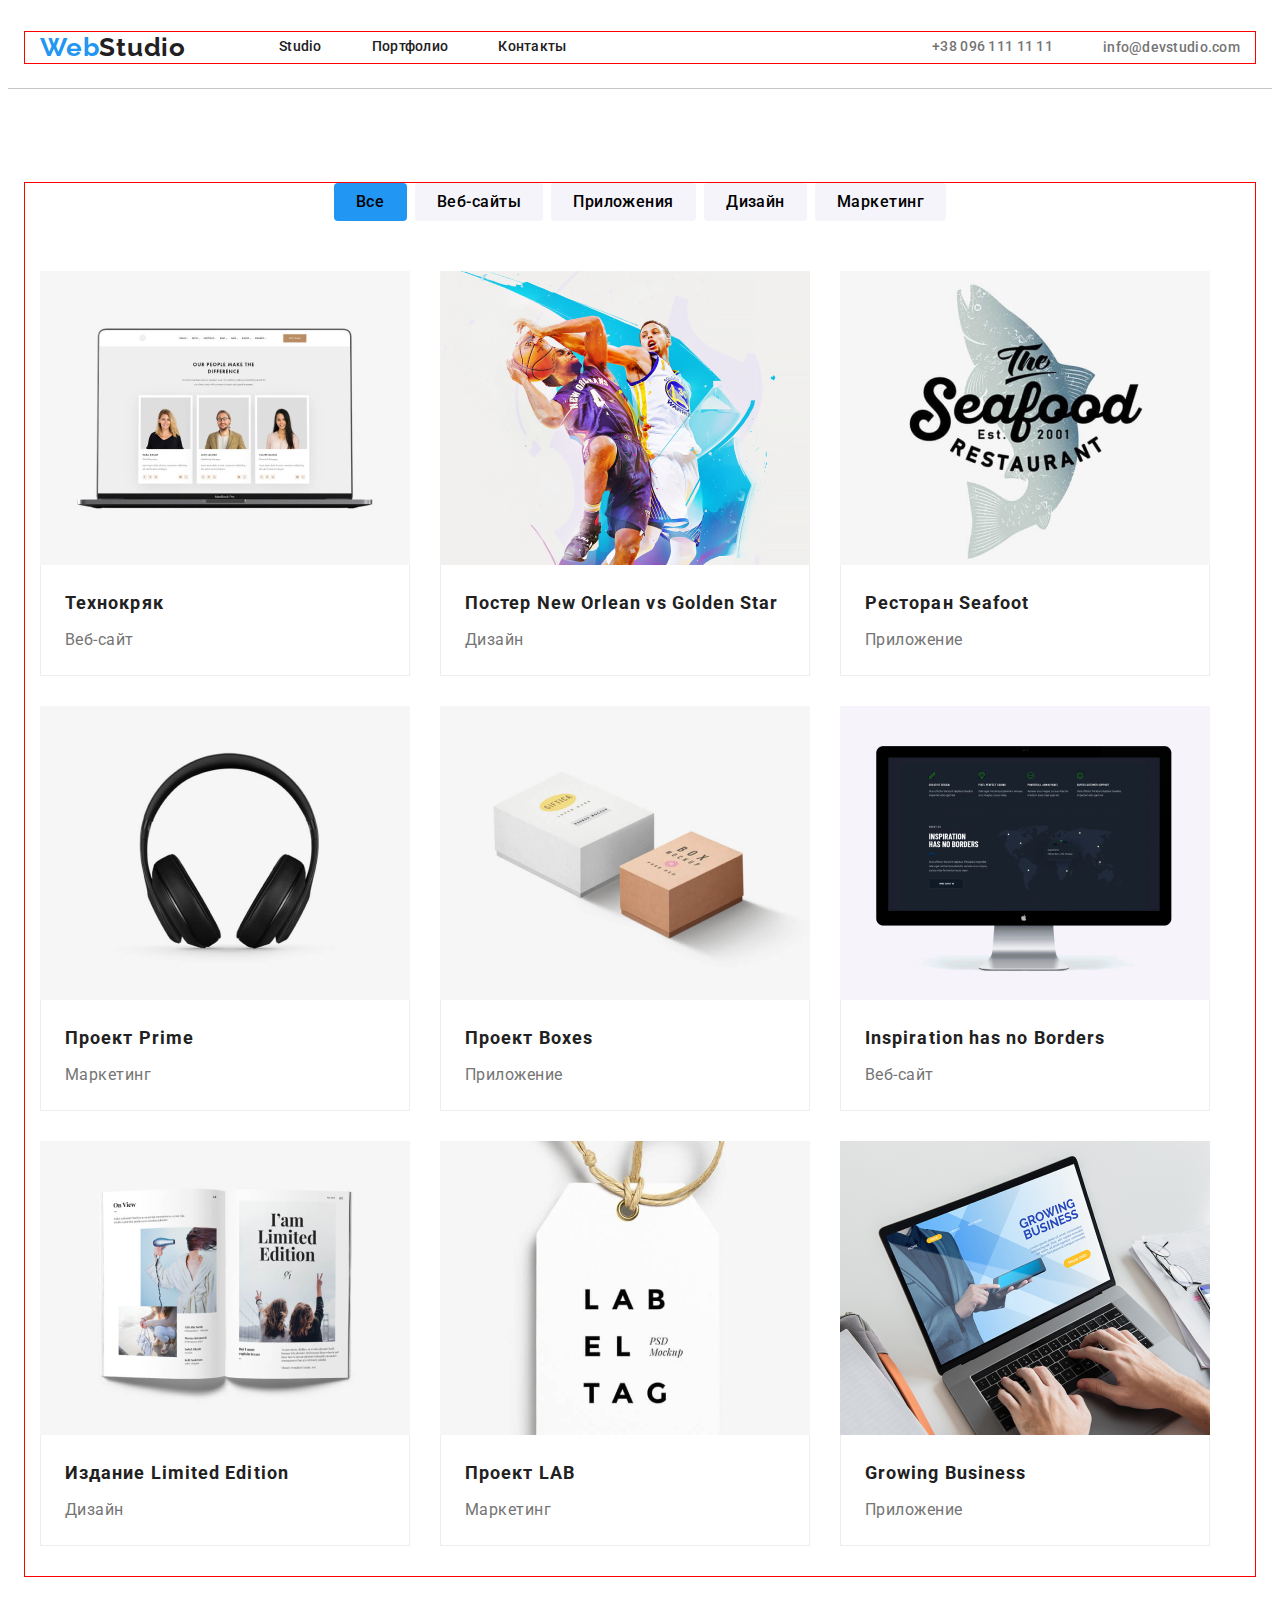
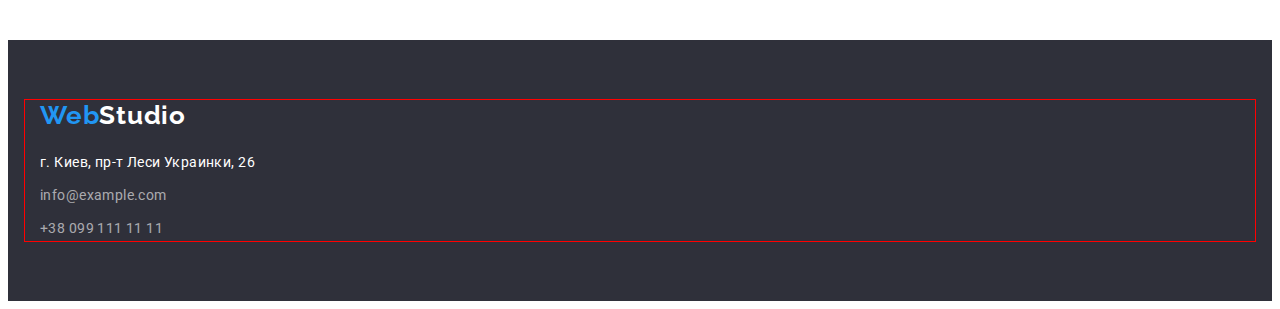
==== portfolio.html @ b89e728d "questions for hw 04" ====
<!DOCTYPE html>
<html lang="ru">
<head>
    <meta charset="UTF-8">
    <meta http-equiv="X-UA-Compatible" content="IE=edge">
    <meta name="viewport" content="width=device-width, initial-scale=1.0">
    <link rel="preconnect" href="https://fonts.googleapis.com">
    <link rel="preconnect" href="https://fonts.gstatic.com" />
    <link href="https://fonts.googleapis.com/css2?family=Raleway:wght@700&family=Roboto:wght@400;500;700;900&display=swap"
          rel="stylesheet" />
    <title>WebStudio</title>
    <link rel="stylesheet" href="https://cdnjs.cloudflare.com/ajax/libs/modern-normalize/1.1.0/modern-normalize.min.css"
        integrity="sha512-wpPYUAdjBVSE4KJnH1VR1HeZfpl1ub8YT/NKx4PuQ5NmX2tKuGu6U/JRp5y+Y8XG2tV+wKQpNHVUX03MfMFn9Q=="
        crossorigin="anonymous" referrerpolicy="no-referrer" />
    <link rel="stylesheet" href="./css/styles.css" />
</head>
<body>
    <!--Шапка сайта-->
<header class="header">
    <div class="container">
        <a class="header-logo link" href="/">
            <span class="ingredient">Web</span>Studio</a>
    <nav class="header-nav">
        <ul class="header-list list">
            <li class="header-item"><a href="index.html" class="header-link link" target="_blank">Studio</a></li>
            <li class="header-item"><a href="portfolio.html" class="header-link link" target="_blank">Портфолио</a></li>
            <li class="header-item"><a href="/" class="header-link link" target="_blank">Контакты</a></li>
        </ul>
    </nav>
    <ul class="header-list list link">
        <li class="header-item"><a class="header-tel link" href="tel:+380961111111">+38 096 111 11 11</a></li>
        <li class="header-item"><a class="header-mail link" href="mailto:info@devstudio.com">info@devstudio.com</a></li>
    </ul>
    </div>
</header>
    <!--Main-->
    <main>
    <!--Наши проекты и услуги-->
        <section class="projects ">
            <div class="container">
            <h2 class="visually-hidden">Наши проекты и услуги</h2>
                <ul class="projects-btn-list list">
                    <li class="projects-item-btn"> <button type="button" class="projects-btn-all" onclick()">Все</button></li>
                    <li class="projects-item-btn"> <button type="button" class="projects-btn-web" onclick()">Веб-сайты</button></li>
                    <li class="projects-item-btn"> <button type="button" class="projects-btn-applications" onclick()">Приложения</button></li>
                    <li class="projects-item-btn"> <button type="button" class="projects-btn-design" onclick()">Дизайн</button></li>
                    <li class="projects-item-btn"> <button type="button" class="projects-btn-marketing" onclick()">Маркетинг</button></li>
                </ul>
                <ul class="projects-gallery-list list">
                    <li class="projects-item-gallery">
                        <img src="./images/img 21.png" alt="Технокоманда" width="370" height="294" />
                        <div class="projects-item-gallery-typical">
                        <h3 class="projects-item-gallery-title">Технокряк</h3>
                        <p class="projects-gallery-text">Веб-сайт</p>
                        </div>
                    </li>                    
                    <li class="projects-item-gallery">
                        <img src="./images/img 22.png" alt="Постер" width="370" height="294" />
                        <div class="projects-item-gallery-typical">
                        <h3 class="projects-item-gallery-title">Постер New Orlean vs Golden Star</h3>
                        <p class="projects-gallery-text">Дизайн</p>
                        </div>
                    </li>
                    <li class="projects-item-gallery"> 
                        <img src="./images/img 23.png" alt="Визитная карточка ресторана Seafoot" width="370" height="294" />
                        <div class="projects-item-gallery-typical">
                        <h3 class="projects-item-gallery-title"> Ресторан Seafoot</h3>
                        <p class="projects-gallery-text">Приложение</p>
                        </div>
                    </li>
                    <li class="projects-item-gallery"> 
                        <img src="./images/img 24.png" alt="Наушники" width="370" height="294" />
                        <div class="projects-item-gallery-typical">
                        <h3 class="projects-item-gallery-title">Проект Prime</h3>
                        <p class="projects-gallery-text">Маркетинг</p>
                        </div>
                    </li>
                    <li class="projects-item-gallery"> 
                        <img src="./images/img 25.png" alt="Коробочные решения" width="370" height="294" />
                        <div class="projects-item-gallery-typical">
                        <h3 class="projects-item-gallery-title">Проект Boxes</h3>
                        <p class="projects-gallery-text">Приложение</p>
                        </div>
                    </li>
                    <li class="projects-item-gallery"> 
                        <img src="./images/img 26.png" alt="Борд на экране монитора" width="370" height="294" />
                        <div class="projects-item-gallery-typical">
                        <h3 class="projects-item-gallery-title">Inspiration has no Borders</h3>
                        <p class="projects-gallery-text">Веб-сайт</p>
                        </div>
                    </li>
                    <li class="projects-item-gallery"> 
                        <img src="./images/img 27.png" alt="Буклет" width="370" height="294" />
                        <div class="projects-item-gallery-typical">
                        <h3 class="projects-item-gallery-title">Издание Limited Edition</h3>
                        <p class="projects-gallery-text">Дизайн</p>
                        </div>
                    </li>
                    <li class="projects-item-gallery"> 
                        <img src="./images/img 28.png" alt="Атрибут с Лого" width="370" height="294" />
                        <div class="projects-item-gallery-typical">
                        <h3 class="projects-item-gallery-title">Проект LAB</h3>
                        <p class="projects-gallery-text">Маркетинг</p>
                        </div>
                    </li>
                    <li class="projects-item-gallery"> 
                        <img src="./images/img 29.png" alt="Демоверсия на экране" width="370" height="294" />
                        <div class="projects-item-gallery-typical">
                        <h3 class="projects-item-gallery-title">Growing Business</h3>
                        <p class="projects-gallery-text">Приложение</p>
                        </div>
                    </li>
                </ul>
            </div>
           </section>
    </main>
    <!--Footer-->
    <footer class="footer">
        <div class="container">
        <a class="footer-logo link" href="/">
        <span class="ingredient">Web</span>Studio</a>
        <address class="footer-address list link">
            <ul class="footer-list list link">
                <li class="footer-item"><a class="footer-map-link link" href="https://goo.gl/maps/CuazaA1xNUoPJADu5"
                    target="_blank">г. Киев, пр-т Леси Украинки, 26</a></li>
                <li class="footer-item"><a class="footer-mail-link link" href="mailto:info@example.com">info@example.com</a>
                </li>
                <li class="footer-item"><a class="footer-tel-link link" href="tel:+380991111111">+38 099 111 11 11</a></li>
            </ul>
        </address>
        </div>
    </footer>
</body>
</html>
---- css/styles.css ----
:root{
--main-text: #757575;
--second-text:#212121;
--main-btn-background: #2196F3;
--second-btn-background: #F5F4FA;
--main-title-color: #FFFFFF;
--second-title-color: #212121;
--accent-color:#2196F3;
--typical-margin:10px;
--second-margin:4px;
--ofen-margin:30px;
}

p, h1, h2, h3, h4, h5, h6{
    margin: 0;
}

ul,ol{
    margin: 0;
    padding-left: 0;
}

button{
    cursor: pointer;
    display: block;
}

a{
    display: block;
}

img{
    display: block;
}

body{
    background: #FFFFFF;
    font-family: "Roboto", sans-serif;
}
/*------------HEDER-----------------*/
.container{
    width:1200px;
    margin: 0 auto;
    padding-left: 15px;
    padding-right: 15px;
    outline: 1px solid red;
}

.header{
    background: #FFFFFF;
    padding-top: 24px;
    padding-bottom: 25px;
    border-bottom: 1px solid #c5c5c5;;
}

.header .container{
    display: flex;
    align-items: center;
}

.header-logo{
    font-family: "Raleway", sans-serif;
    font-weight: 700;
    font-size: 26px;
    line-height: 1.19;
    letter-spacing: 0.03em;
    color: #212121;
}

.header-logo{
    margin-right: 93px;
}

.ingredient{
    font-family: "Raleway", sans-serif;
    font-weight: 700;
    font-size: 26px;
    line-height: 1.19;
    letter-spacing: 0.03em;
    color: #2196F3;
}

.header-list{
    font-weight: 500;
    font-size: 14px;
    line-height: 1.14;
    letter-spacing: 0.02em;
    color: #212121;
    display: flex;
    margin-left: auto;
}

.list{
    list-style: none;
}

.visually-hidden {
    position: fixed;
    transform: scale(0);
}

.header-link{
    font-weight: 500;
    font-size: 14px;
    line-height: 1.14;
    letter-spacing: 0.02em;
    color: #212121;
}

.header-link:hover,
.header-link:focus {
    color: var(--accent-color);
}

.link{
    text-decoration: none;
}

.header-item:not(:last-child){
    margin-right: 50px;
}

.header-tel{
    font-weight: 500;
    font-size: 14px;
    line-height: 1.14;
    letter-spacing: 0.02em;
    color: #757575;
}

.header-tel .link-icon-tel::before {
    display: flex;
    content: '';
    width: 1px;
    height: 0.93px;
    align-items: center;
    box-sizing: border-box;
    background-image: url(../images/icons/Vector.svg);
}

.header-mail{
    font-weight: 500;
    font-size: 14px;
    line-height: 16px;
    letter-spacing: 0.02em;
    color: #757575;
}

.header-mail .link-icon-mail::before {
    display: flex;
    content: '';
    width: 16px;
    height: 12px;
    align-items: center;
    box-sizing: border-box;
    background-image: url(../images/icons/envelope\ \(hover\).svg);
}

.header-tel:hover,
.header-tel:focus,
.header-mail:hover,
.header-mail:focus {
    color: #2196F3;
}
/*------------Hero------------------*/
.overlay {
    max-width: 1600px;
    height: 600px;
    margin-left: auto;
    margin-right: auto;
    outline: 1px solid black;
    background-image: linear-gradient(
        to right,
        rgba(47, 48, 58, 0.4),
        rgba(47, 48, 58, 0.4)
    ),
    url(../images/Img.jpg);
    background-repeat: no-repeat;
    background-position: center;
    background-size: cover;
}

.hero {
    background: #2F303A;
    padding-top: 200px;
    padding-bottom: 200px;
}

.hero-title{
    font-weight: 900;
    font-size: 44px;
    line-height: 1.36;
    text-align: center;
    letter-spacing: 0.06em;
    text-transform: uppercase;
    color: var(--main-title-color);
    margin: 0 auto;
    margin-bottom: var(--ofen-margin);
    width: 696px;
}

.hero-btn{
    font-family: inherit;
    font-weight: 700;
    font-size: 16px;
    line-height: 1.88;
    letter-spacing: 0.06em;
    color: #FFFFFF;
    background: var(--main-btn-background);
    height: 50px;
    min-width: 200px;
    padding: 10px 32px;
    margin: 0 auto;
    border-radius: 4px;
}

.hero-btn:hover
.hero-btn:focus{
    color:#188CE8
}
/*---------------About---------------*/

.about{
    padding-top:94px;
}

.about-list-benefits{
    display: flex;
}

.about-title-benefits{
    font-weight: 700;
    font-size: 14px;
    line-height: 1.14;
    letter-spacing: 0.03em;
    text-transform: uppercase;
    color: var(--second-title-color);
    margin-top:var(--ofen-margin);
    margin-bottom:var(--typical-margin);
}

.about-text-benefits{
    font-size: 14px;
    line-height: 1.71;
    letter-spacing: 0.03em;
    color: #757575;
}

.about-title-services{
    font-weight: 700;
    font-size: 36px;
    line-height: 1.17;
    text-align: center;
    letter-spacing: 0.03em;
    color: var(--second-title-color);
    min-width: 376px;
    margin-bottom: 50px;
}

.services{
    padding-top: 94px;
    padding-bottom: 94px;
}
.about-list-services {
    display: flex;
}

.about-item:not(:last-child){
    margin-right: var(--ofen-margin);
}

.about-item-benefits:not(:last-child) {
    margin-right: var(--ofen-margin);
}

.about-item-benefits{
    width: 270px;
    border-radius: 4px;
    box-shadow: 4px;
}

.about-item-benefits::before {
    display: block;
    content: '';
    height: 120px;
    outline: 1px solid#F5F4FA;
    background-size: contain;
    background-repeat: no-repeat;
    background-position: center;
    background-color: #F5F4FA;
}

.about-item-benefits .icon-positions::before {
    background-image: url(../images/icons/Vector\ \(1\).svg);
}

.about-item-benefits .icon-time::before {
    background-image: url(../images/icons/Vector\ \(2\).svg);
}

.about-item-benefits .icon-planning::before {
    background-image: url(../images/icons/Vector\ \(3\).svg);
}

.about-item-benefits .icon-tehnology::before {
    background-image: url(../images/icons/astronaut\ 1.svg);
}

.team{
    background: #F5F4FA;
    padding-top: 94px;
    padding-bottom: 94px;
}


.team-title{
    font-family: "Roboto", sans-serif;
    font-weight: 700;
    font-size: 36px;
    line-height: 1.17;
    text-align: center;
    letter-spacing: 0.03em;
    min-width: 264px;
    color: var(--second-title-color);
    margin-bottom: 50px;
}

.team-list{
    display: flex;
    margin-left: -30px;
}

.team-item{
    background: #FFFFFF;
    width: 270px;
    border-radius:4px;
}

.team-item{
    flex-basis:calc(100% / 4 - 30px) ;
    margin-left: 30px;
}

.team-item-typical{
    padding-top:var(--ofen-margin) ;
    padding-bottom: var(--ofen-margin);
}

.team-item-title{
    font-weight: 500;
    font-size: 16px;
    line-height: 1.19;
    text-align: center;
    letter-spacing: 0.03em;
    color: #212121;
    margin-bottom: 10px;
}

.team-item-text{
    line-height: 1.19;
    text-align: center;
    letter-spacing: 0.03em;
    color: #757575;
}

/*-----------Projects--------------*/
.projects{
    padding-top: 94px;
    padding-bottom: 94px;
}

.projects-btn-list{
    display: flex;
    align-items:center;
    justify-content:center;
    margin-bottom: 50px;

}

.projects-item-btn:not(:last-child){
    margin-right: 8px;
}

.projects-btn-all{
    font-family: inherit;
    font-weight: 500;
    font-size: 16px;
    line-height: 1.63;
    letter-spacing: 0.03em;
    background: #2196F3;
    min-width: 73px;
    height: 38px;
    padding: 6px 22px;
    border: none;
    border-radius: 4px;
}

.projects-btn-web{
    font-family: inherit;
    font-weight: 500;
    font-size: 16px;
    line-height: 1.63;
    letter-spacing: 0.03em;
    background: #F5F4FA;
    min-width: 128px;
    height: 38px;
    padding: 6px 22px;
    border: none;
    border-radius: 4px;
}

.projects-btn-applications{
    font-family: inherit;
    font-weight: 500;
    font-size: 16px;
    line-height: 1.63;
    letter-spacing: 0.03em;
    background: #F5F4FA;
    min-width: 145px;
    height: 38px;
    padding: 6px 22px;
    border: none;
    border-radius: 4px;
}

.projects-btn-design{
    font-family: inherit;
    font-weight: 500;
    font-size: 16px;
    line-height: 1.63;
    letter-spacing: 0.03em;
    background: #F5F4FA;
    min-width: 103px;
    height: 38px;
    padding: 6px 22px;
    border: none;
    border-radius: 4px;
}

.projects-btn-marketing{
    font-family: inherit;
    font-weight: 500;
    font-size: 16px;
    line-height: 1.63;
    letter-spacing: 0.03em;
    background: #F5F4FA;
    min-width: 130px;
    height: 38px;
    padding: 6px 22px;
    border: none;
    border-radius: 4px;
}

.projects-gallery-list{
    display: flex;
    flex-wrap: wrap;
    margin-left: -30px;
    margin-bottom: -30px;
}

.projects-item-gallery{
    flex-basis:calc((100%-30px) / 9);
    margin-left:var(--ofen-margin);
    margin-bottom: var(--ofen-margin);
}

.projects-item-gallery-typical{
    padding-top: 20px;
    padding-bottom: 20px;
    padding-right: 24px;
    padding-left: 24px;
    border: 1px solid #EEEEEE;
    border-top: none;
}

.projects-item-gallery-title{
    font-weight: 700;
    font-size: 18px;
    line-height: 2.0;
    letter-spacing: 0.06em;
    color: var(--second-title-color);
    margin-bottom: var(--second-margin);
}

.projects-gallery-text{
    line-height: 1.88;
    letter-spacing: 0.03em;
    color: #757575;
}

/*---------------Footer---------------*/
.footer {
    background: #2F303A;
    padding-top: 60px;
    padding-bottom: 60px;
}


[href="https://www.goo.gl/maps"] {
    color: blue;
}

.footer-address {
    font-style: normal;
}

.footer-logo {
    font-family: "Raleway", sans-serif;
    font-weight: 700;
    font-size: 26px;
    line-height: 1.19;
    letter-spacing: 0.03em;
    color: #FFFFFF;
    margin-bottom: 20px;
}

.ingredient {
    font-family: "Raleway", sans-serif;
    font-weight: 700;
    font-size: 26px;
    line-height: 1.19;
    letter-spacing: 0.03em;
    color: #2196F3;
}

.footer-list{
    margin-left: auto;
}

.footer-map-link {
    font-size: 14px;
    line-height: 1.71;
    letter-spacing: 0.03em;
    color: #FFFFFF;
}

.footer-item:not(:last-child){
    margin-bottom: 9px;
}

.footer-mail-link,
.footer-tel-link {
    font-size: 14px;
    line-height: 1.71;
    letter-spacing: 0.03em;
    color: rgba(255, 255, 255, 0.6);
}

.footer-tel:hover,
.footer-tel:focus,
.footer-mail:hover,
.foterer-mail:focus {
    color: #2196F3;
}
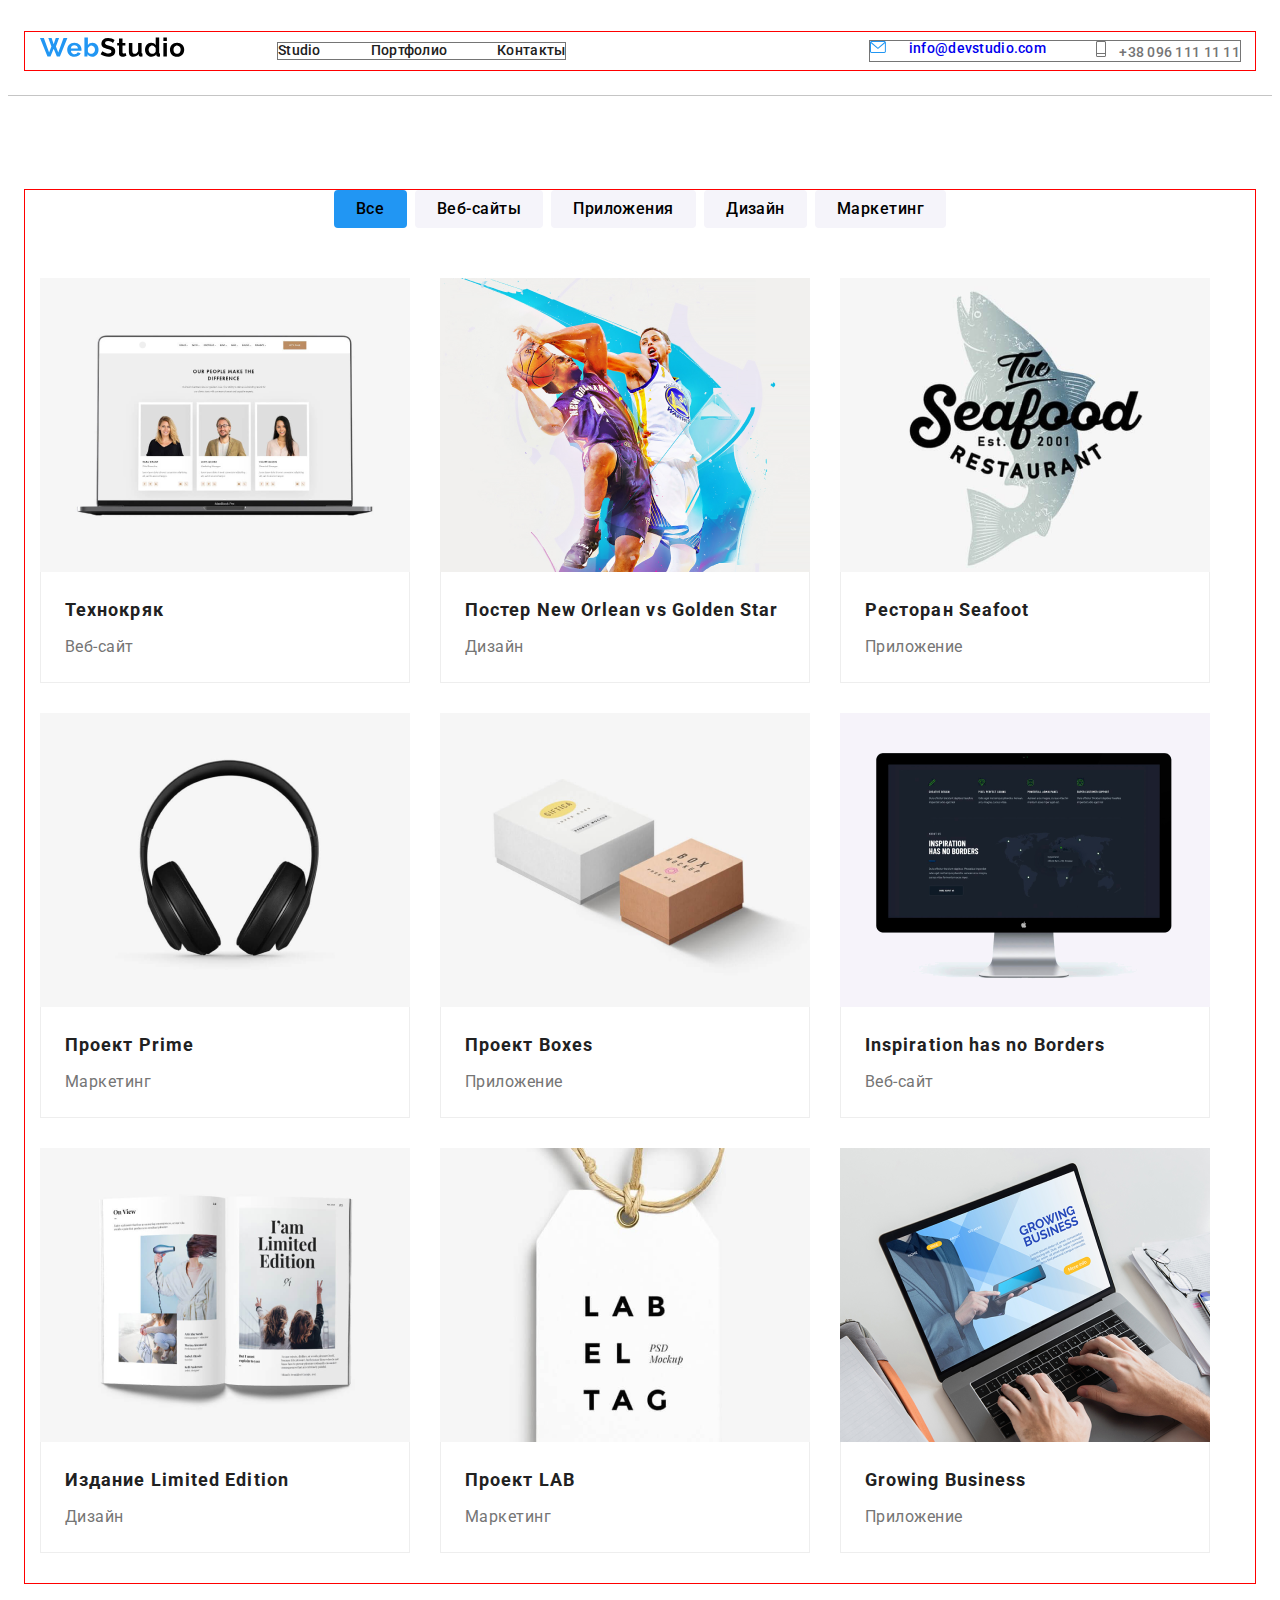
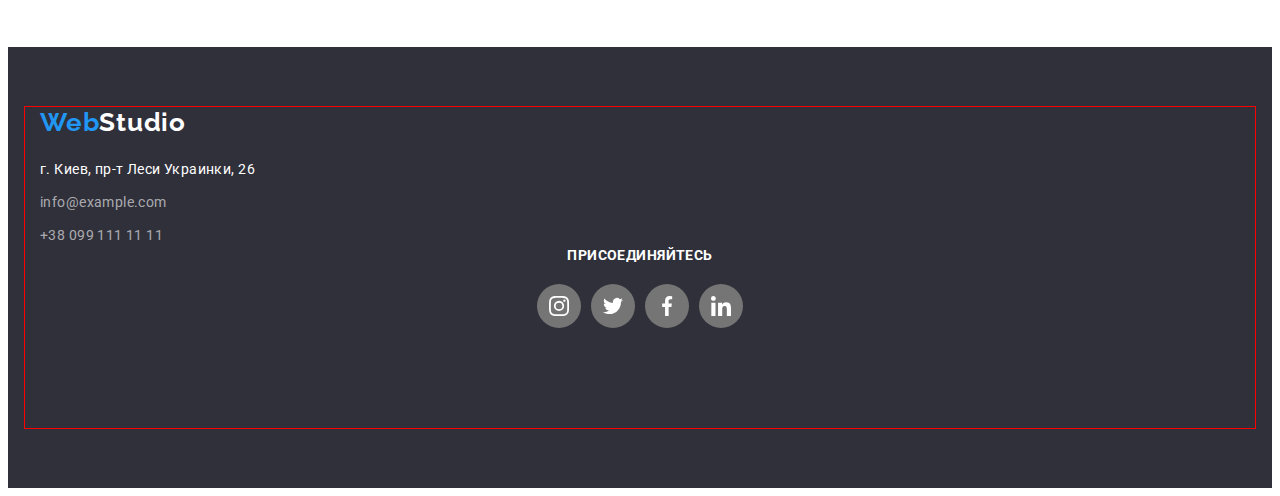
==== commit 684d55c6: "HW04" ====
--- a/portfolio.html
+++ b/portfolio.html
@@ -18,8 +18,12 @@
     <!--Шапка сайта-->
 <header class="header">
     <div class="container">
-        <a class="header-logo link" href="/">
-            <span class="ingredient">Web</span>Studio</a>
+    <a class="header-logo link" href="/" class="logo-link">
+        <svg class="logo-icon" width="145" height="31">
+            <use href="./images/symbol-defs.svg#icon-WebStudio">
+            </use>
+        </svg>
+    </a>
     <nav class="header-nav">
         <ul class="header-list list">
             <li class="header-item"><a href="index.html" class="header-link link" target="_blank">Studio</a></li>
@@ -27,10 +31,24 @@
             <li class="header-item"><a href="/" class="header-link link" target="_blank">Контакты</a></li>
         </ul>
     </nav>
-    <ul class="header-list list link">
-        <li class="header-item"><a class="header-tel link" href="tel:+380961111111">+38 096 111 11 11</a></li>
-        <li class="header-item"><a class="header-mail link" href="mailto:info@devstudio.com">info@devstudio.com</a></li>
-    </ul>
+<ul class="header-list list link">
+    <li class="header-item"><a href="mailto:info@devstudio.com" class="header-mail link">
+            <svg class="header-icon-mail" width="16" height="12">
+                <use href="./images/symbol-defs.svg#icon-envelope">
+                </use>
+            </svg>
+            info@devstudio.com
+        </a>
+    </li>
+    <li class="header-item"><a href="tel:+380961111111" class="header-tel link">
+            <svg class="header-icon-tel" width="10" height="16">
+                <use href="./images/symbol-defs.svg#icon-Vector">
+                </use>
+            </svg>
+            +38 096 111 11 11
+        </a>
+    </li>
+</ul>
     </div>
 </header>
     <!--Main-->
@@ -128,6 +146,39 @@
                 <li class="footer-item"><a class="footer-tel-link link" href="tel:+380991111111">+38 099 111 11 11</a></li>
             </ul>
         </address>
+                <div class="social-networks">
+                    <p class="footer-title">ПРИСОЕДИНЯЙТЕСЬ</p>
+                    <ul class="social-networks-list list">
+                        <li class="social-networks-item">
+                            <a href="" class="social-networks-link link">
+                                <svg class="social-networks-icon" width="20" height="20">
+                                    <use href="./images/symbol-defs.svg#icon-instagram"></use>
+                                </svg>
+                            </a>
+                        </li>
+                        <li class="social-networks-item">
+                            <a href="" class="social-networks-link link">
+                                <svg class="social-networks-icon" width="20" height="20">
+                                    <use href="./images/symbol-defs.svg#icon-twitter"></use>
+                                </svg>
+                            </a>
+                        </li>
+                        <li class="social-networks-item">
+                            <a href="" class="social-networks-link link">
+                                <svg class="social-networks-icon" width="20" height="20">
+                                    <use href="./images/symbol-defs.svg#icon-facebook"></use>
+                                </svg>
+                            </a>
+                        </li>
+                        <li class="social-networks-item">
+                            <a href="" class="social-networks-link link">
+                                <svg class="social-networks-icon" width="20" height="20">
+                                    <use href="./images/symbol-defs.svg#icon-linkedin"></use>
+                                </svg>
+                            </a>
+                        </li>
+                    </ul>
+                </div>
         </div>
     </footer>
 </body>
--- a/css/styles.css
+++ b/css/styles.css
@@ -26,7 +26,7 @@
 }
 
 a{
-    display: block;
+    display:block;
 }
 
 img{
@@ -67,6 +67,23 @@
     color: #212121;
 }
 
+ .heder-logo {
+    display: flex;
+    content: '';
+    width: 145px;
+    height: 31px;
+    margin-left: auto;
+    margin-right: auto;
+    background: #2F303A;
+    padding-top: 200px;
+    padding-bottom: 200px;
+    outline: 1px solid black;
+    background-image:url(../images/icons/WebStudio.svg);
+    background-size: contain;
+    background-repeat: no-repeat;
+    background-position: absolute;
+}
+
 .header-logo{
     margin-right: 93px;
 }
@@ -87,6 +104,9 @@
     letter-spacing: 0.02em;
     color: #212121;
     display: flex;
+    justify-content: center;
+    outline: 1px solid#757575;
+    list-style:none;
     margin-left: auto;
 }
 
@@ -116,8 +136,18 @@
     text-decoration: none;
 }
 
+
 .header-item:not(:last-child){
     margin-right: 50px;
+}
+
+.header-item-link{
+    display: inline-block;
+    width:auto ;
+    height: 16px;
+    padding-top: 32px;
+    padding-bottom: 32px;
+    margin-right: 30px;
 }
 
 .header-tel{
@@ -128,32 +158,49 @@
     color: #757575;
 }
 
-.header-tel .link-icon-tel::before {
-    display: flex;
+.header-icon-tel {
+    display: inline-block;
+    fill: currentColor;
+    margin-right: 10px;
+    justify-content: center;
+}
+
+.header-tel-link::before {
+    display: inline-block;
     content: '';
-    width: 1px;
-    height: 0.93px;
+    width: 122px;
+    height: 16px;
     align-items: center;
-    box-sizing: border-box;
+    justify-content: center;
+    background-repeat: no-repeat;
     background-image: url(../images/icons/Vector.svg);
 }
 
-.header-mail{
+.header-mail-link { 
+    display: flex;
+    content: '';
     font-weight: 500;
     font-size: 14px;
     line-height: 16px;
     letter-spacing: 0.02em;
-    color: #757575;
-}
-
-.header-mail .link-icon-mail::before {
-    display: flex;
+    color: #2196F3;
+}
+
+.header-mail-link::before {
+    display: inline-block;
     content: '';
-    width: 16px;
-    height: 12px;
+    width: 135px;
+    height: 16px;
     align-items: center;
-    box-sizing: border-box;
-    background-image: url(../images/icons/envelope\ \(hover\).svg);
+    justify-content: center;
+    background-repeat:no-repeat;
+    background-image: url(../images/icons/envelope.svg);
+}
+
+.header-icon-mail {
+    fill: currentColor;
+    margin-right: 20px;
+    justify-content: center;
 }
 
 .header-tel:hover,
@@ -163,27 +210,23 @@
     color: #2196F3;
 }
 /*------------Hero------------------*/
-.overlay {
+.hero {
     max-width: 1600px;
     height: 600px;
     margin-left: auto;
     margin-right: auto;
+    background: #2F303A;
+    padding-top: 200px;
+    padding-bottom: 200px;
     outline: 1px solid black;
     background-image: linear-gradient(
         to right,
         rgba(47, 48, 58, 0.4),
-        rgba(47, 48, 58, 0.4)
-    ),
-    url(../images/Img.jpg);
+        rgba(47, 48, 58, 0.4)),
+        url(../images/Img.jpg);
     background-repeat: no-repeat;
     background-position: center;
     background-size: cover;
-}
-
-.hero {
-    background: #2F303A;
-    padding-top: 200px;
-    padding-bottom: 200px;
 }
 
 .hero-title{
@@ -226,6 +269,7 @@
 
 .about-list-benefits{
     display: flex;
+    justify-content: center;
 }
 
 .about-title-benefits{
@@ -246,29 +290,6 @@
     color: #757575;
 }
 
-.about-title-services{
-    font-weight: 700;
-    font-size: 36px;
-    line-height: 1.17;
-    text-align: center;
-    letter-spacing: 0.03em;
-    color: var(--second-title-color);
-    min-width: 376px;
-    margin-bottom: 50px;
-}
-
-.services{
-    padding-top: 94px;
-    padding-bottom: 94px;
-}
-.about-list-services {
-    display: flex;
-}
-
-.about-item:not(:last-child){
-    margin-right: var(--ofen-margin);
-}
-
 .about-item-benefits:not(:last-child) {
     margin-right: var(--ofen-margin);
 }
@@ -280,7 +301,7 @@
 }
 
 .about-item-benefits::before {
-    display: block;
+    display:block;
     content: '';
     height: 120px;
     outline: 1px solid#F5F4FA;
@@ -290,20 +311,43 @@
     background-color: #F5F4FA;
 }
 
-.about-item-benefits .icon-positions::before {
-    background-image: url(../images/icons/Vector\ \(1\).svg);
-}
-
-.about-item-benefits .icon-time::before {
-    background-image: url(../images/icons/Vector\ \(2\).svg);
-}
-
-.about-item-benefits .icon-planning::before {
-    background-image: url(../images/icons/Vector\ \(3\).svg);
-}
-
-.about-item-benefits .icon-tehnology::before {
-    background-image: url(../images/icons/astronaut\ 1.svg);
+.icon-positions::before{
+    background-image: url("../images/icons/Vector\ 1.svg");
+} 
+
+.icon-time::before{
+    background-image: url("../images/icons/Vector\ 2.svg");
+}
+
+.icon-planning::before {
+    background-image: url("../images/icons/Vector\ 3.svg");
+}
+
+.icon-tehnology::before {
+    background-image: url("../images/icons/astronaut.svg");
+}
+
+.about-item:not(:last-child) {
+    margin-right: var(--ofen-margin);
+}
+.about-title-services {
+    font-weight: 700;
+    font-size: 36px;
+    line-height: 1.17;
+    text-align: center;
+    letter-spacing: 0.03em;
+    color: var(--second-title-color);
+    min-width: 376px;
+    margin-bottom: 50px;
+}
+
+.services {
+    padding-top: 94px;
+    padding-bottom: 94px;
+}
+
+.about-list-services {
+    display: flex;
 }
 
 .team{
@@ -361,6 +405,97 @@
     text-align: center;
     letter-spacing: 0.03em;
     color: #757575;
+    margin-bottom: 16px;
+}
+
+.members-team-list{
+    display: flex;
+    justify-content: center;
+}
+
+.members-team-item{
+    width: 44px;
+    height: 44px;
+    margin-right: 10px;    
+}
+
+.members-team-item:last-child{
+    margin-right: 0;
+}
+
+.members-team-link{
+    width: 100%;
+    height: 100%;
+    background-color: #FFFFFF;
+    border-radius: 50%;
+    display: flex;
+    align-items: center;
+    justify-content: center;
+    color:#757575;
+}
+
+.members-team-icon{
+    fill: currentColor;
+}
+
+.members-team-link:hover .members-team-icon,
+.members-team-link:focus .members-team-icon{
+    fill: #2196F3;
+}
+
+/*----------Clients----------------*/
+.clients{
+    padding-top: 94px;
+    padding-bottom: 94px;
+}
+.clients-title{
+    font-weight: 700;
+    font-size: 39px;
+    line-height: 1.17;
+    text-align: center;
+    letter-spacing: 0.03em;
+    color: #212121;
+    margin-bottom: 50px;
+}
+
+.clients-list{
+    display: flex;
+    align-items: center;
+    justify-content: center;
+    margin-bottom: 50px;
+}
+
+.clients-item{
+    background: #FFFFFF;
+    width: 170px;
+    height: 92px;
+    border-radius: 4px;
+}
+
+.clients-item:not(:last-child) {
+    margin-right:var(--ofen-margin)
+}
+
+.clients-link{
+    width: 100%;
+    height: 100%;
+    background-color: #FFFFFF;
+    border: 1px solid#AFB1B8;
+    border-radius: 4px;
+    display: flex;
+    align-items: center;
+    justify-content: center;
+    color: #AFB1B8;
+}
+
+.clients-icon{
+    fill: currentColor;
+}
+
+.clients-link:hover .clients-icon,
+.clients-link:focus .clients-icon{
+    border: 1px solid#2196F3;
+    fill: #2196F3;
 }
 
 /*-----------Projects--------------*/
@@ -551,4 +686,57 @@
 .footer-mail:hover,
 .foterer-mail:focus {
     color: #2196F3;
-}+}
+
+.footer-title {
+    font-family: "Roboto", sans-serif;
+    font-weight: 700;
+    font-size: 14px;
+    line-height: 1.14;
+    text-align: center;
+    letter-spacing: 0.03em;
+    min-width: 145px;
+    color: #FFFFFF;
+    margin-bottom: 20px;
+}
+
+.social-networks{
+    padding-bottom: 100px;
+}
+
+.social-networks-list{
+    display: flex;
+    justify-content: center;
+}
+
+.social-networks-item{
+    width: 44px;
+    height: 44px;
+    margin-right: 10px;
+}
+
+.social-networks-item:last-child {
+    margin-right: 0;
+}
+
+.social-networks-link{
+    width: 100%;
+    height: 100%;
+    background-color: #757575;
+    border-radius: 50%;
+    display: flex;
+    align-items: center;
+    justify-content: center;
+    color: #FFFFFF;
+}
+
+.social-networks-icon{
+    fill: currentColor;
+}
+
+.social-networks-link:hover,
+.social-networks-link:focus{
+    background-color: #2196F3;
+}
+
+
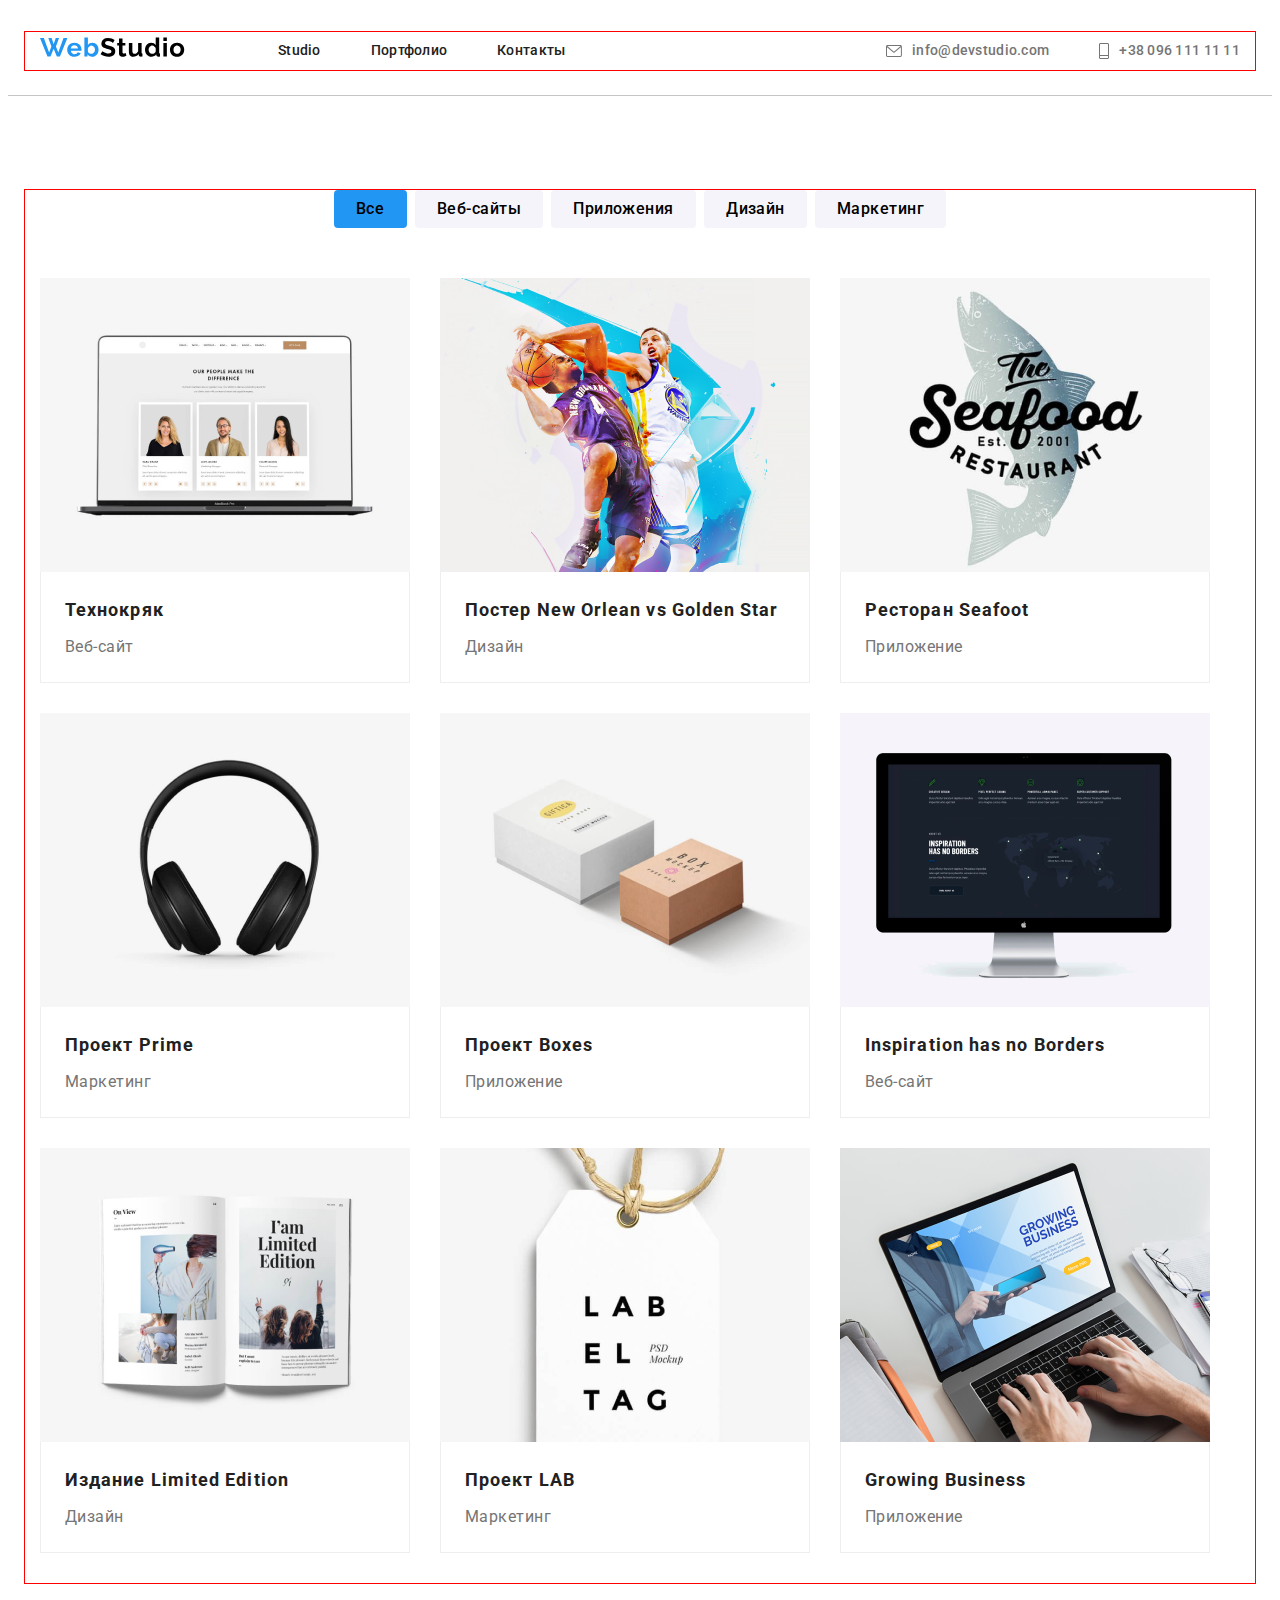
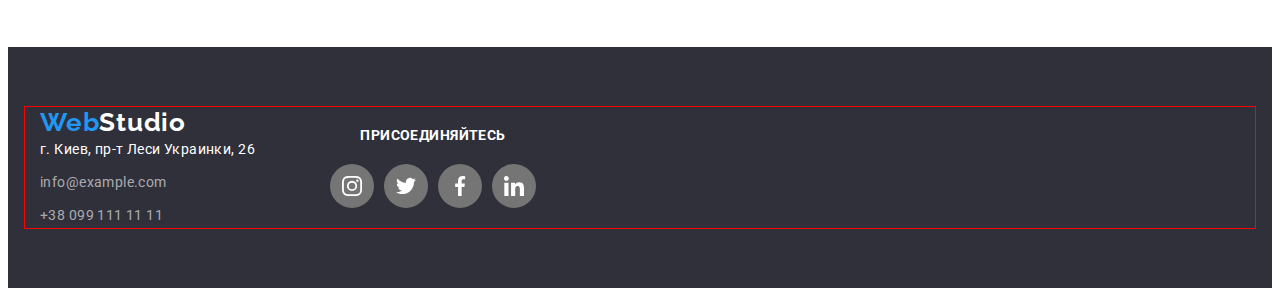
==== commit 89ed6b45: "flex hw-04" ====
--- a/portfolio.html
+++ b/portfolio.html
@@ -134,18 +134,21 @@
     </main>
     <!--Footer-->
     <footer class="footer">
-        <div class="container">
-        <a class="footer-logo link" href="/">
-        <span class="ingredient">Web</span>Studio</a>
-        <address class="footer-address list link">
-            <ul class="footer-list list link">
-                <li class="footer-item"><a class="footer-map-link link" href="https://goo.gl/maps/CuazaA1xNUoPJADu5"
-                    target="_blank">г. Киев, пр-т Леси Украинки, 26</a></li>
-                <li class="footer-item"><a class="footer-mail-link link" href="mailto:info@example.com">info@example.com</a>
-                </li>
-                <li class="footer-item"><a class="footer-tel-link link" href="tel:+380991111111">+38 099 111 11 11</a></li>
-            </ul>
-        </address>
+        <div class="container footer-container">
+            <div class="logo-address">
+                <a class="footer-logo link" href="/">
+                    <span class="ingredient">Web</span>Studio</a>
+                <address class="footer-address list link">
+                    <ul class="footer-list list link">
+                        <li class="footer-item"><a class="footer-map-link link" href="https://goo.gl/maps/CuazaA1xNUoPJADu5"
+                                target="_blank">г. Киев, пр-т Леси Украинки, 26</a></li>
+                        <li class="footer-item"><a class="footer-mail-link link"
+                                href="mailto:info@example.com">info@example.com</a></li>
+                        <li class="footer-item"><a class="footer-tel-link link" href="tel:+380991111111">+38 099 111 11 11</a>
+                        </li>
+                    </ul>
+                </address>
+            </div>
                 <div class="social-networks">
                     <p class="footer-title">ПРИСОЕДИНЯЙТЕСЬ</p>
                     <ul class="social-networks-list list">
--- a/css/styles.css
+++ b/css/styles.css
@@ -23,10 +23,6 @@
 button{
     cursor: pointer;
     display: block;
-}
-
-a{
-    display:block;
 }
 
 img{
@@ -105,8 +101,6 @@
     color: #212121;
     display: flex;
     justify-content: center;
-    outline: 1px solid#757575;
-    list-style:none;
     margin-left: auto;
 }
 
@@ -155,6 +149,9 @@
     font-size: 14px;
     line-height: 1.14;
     letter-spacing: 0.02em;
+    display: flex;
+    align-items: center;
+    justify-content: center;
     color: #757575;
 }
 
@@ -183,7 +180,6 @@
     font-size: 14px;
     line-height: 16px;
     letter-spacing: 0.02em;
-    color: #2196F3;
 }
 
 .header-mail-link::before {
@@ -197,10 +193,29 @@
     background-image: url(../images/icons/envelope.svg);
 }
 
+.header-mail{
+    font-weight: 500;
+    font-size: 14px;
+    line-height: 1.14;
+    letter-spacing: 0.02em;
+    display: flex;
+    align-items: center;
+    justify-content: center;
+    color: #757575;
+}
+
 .header-icon-mail {
     fill: currentColor;
-    margin-right: 20px;
-    justify-content: center;
+    margin-right: 10px;
+    justify-content: center;
+    font-weight: 500;
+}
+
+.header-icon-tel{
+    fill: currentColor;
+    margin-right: 10px;
+    justify-content: center;
+    font-weight: 500;
 }
 
 .header-tel:hover,
@@ -209,6 +224,14 @@
 .header-mail:focus {
     color: #2196F3;
 }
+
+.header-tel:hover .header-icon-tel:hover,
+.header-tel:focus .header-icon-tel:focus,
+.header-mail:hover .header-icon-mail:hover,
+.header-mail:focus .header-icon-mail:focus {
+    fill: #2196F3;
+}
+
 /*------------Hero------------------*/
 .hero {
     max-width: 1600px;
@@ -304,8 +327,6 @@
     display:block;
     content: '';
     height: 120px;
-    outline: 1px solid#F5F4FA;
-    background-size: contain;
     background-repeat: no-repeat;
     background-position: center;
     background-color: #F5F4FA;
@@ -438,6 +459,11 @@
     fill: currentColor;
 }
 
+.members-team-link:hover, 
+.members-team-link:focus{
+    background-color: #757575;
+}
+
 .members-team-link:hover .members-team-icon,
 .members-team-link:focus .members-team-icon{
     fill: #2196F3;
@@ -469,7 +495,6 @@
     background: #FFFFFF;
     width: 170px;
     height: 92px;
-    border-radius: 4px;
 }
 
 .clients-item:not(:last-child) {
@@ -494,7 +519,6 @@
 
 .clients-link:hover .clients-icon,
 .clients-link:focus .clients-icon{
-    border: 1px solid#2196F3;
     fill: #2196F3;
 }
 
@@ -635,6 +659,15 @@
     color: blue;
 }
 
+.footer-container{
+    display:flex;
+    align-items: center;
+}
+
+.logo-address{
+    margin-right: 5px ; 
+}
+
 .footer-address {
     font-style: normal;
 }
@@ -701,7 +734,7 @@
 }
 
 .social-networks{
-    padding-bottom: 100px;
+   margin-left: 70px;
 }
 
 .social-networks-list{
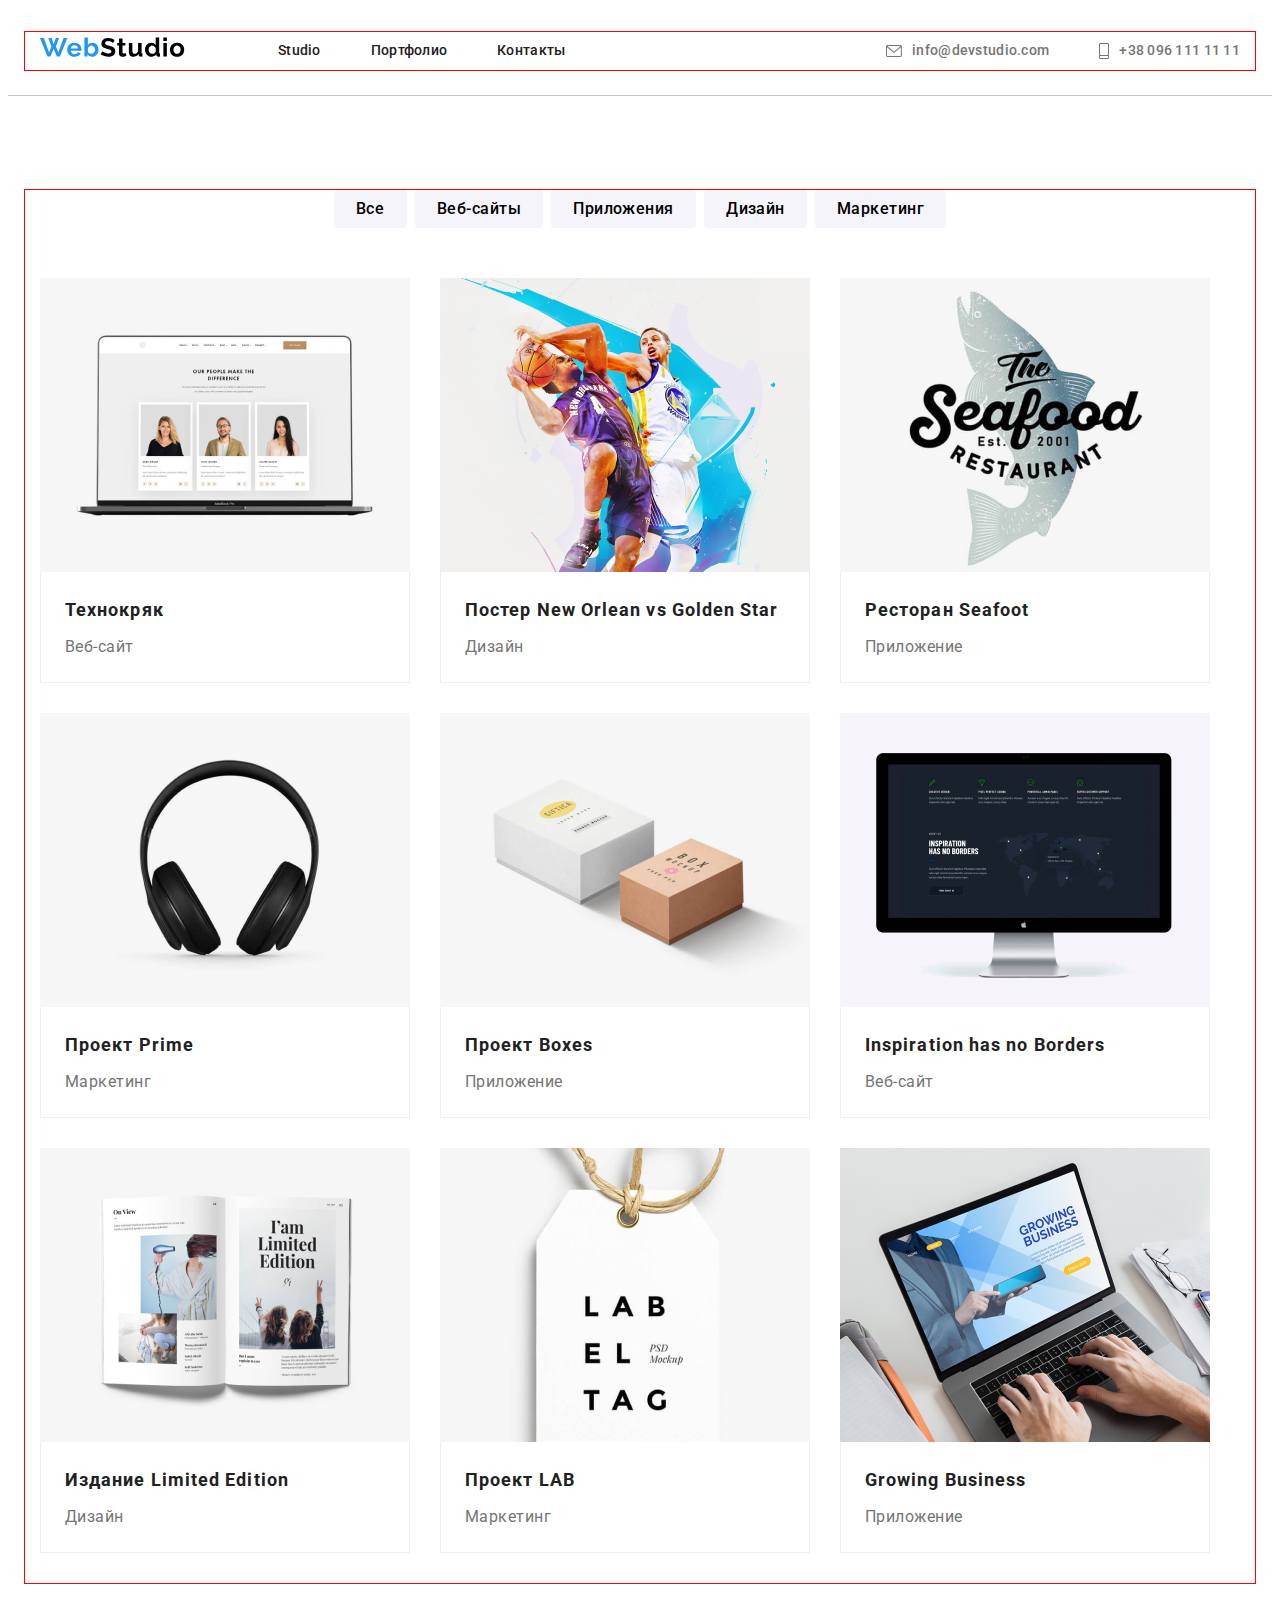
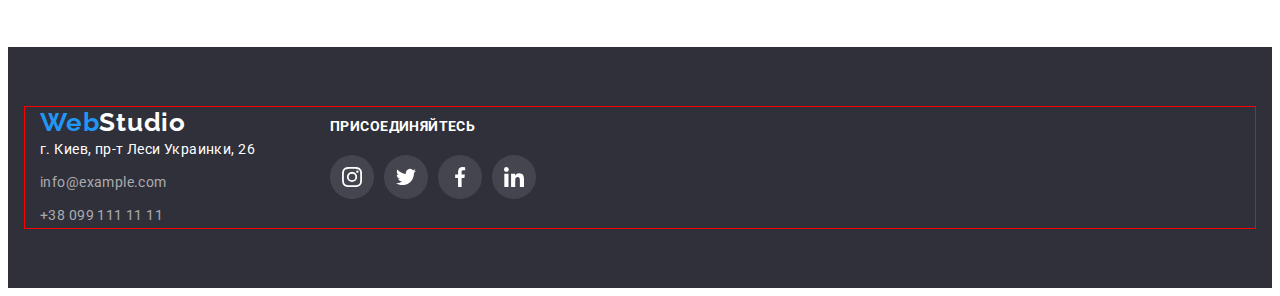
==== commit 6a94b2e6: "hw-04 change" ====
--- a/portfolio.html
+++ b/portfolio.html
@@ -66,11 +66,13 @@
                 </ul>
                 <ul class="projects-gallery-list list">
                     <li class="projects-item-gallery">
+                        <a href="" class="item-gallery-link link">
                         <img src="./images/img 21.png" alt="Технокоманда" width="370" height="294" />
                         <div class="projects-item-gallery-typical">
                         <h3 class="projects-item-gallery-title">Технокряк</h3>
                         <p class="projects-gallery-text">Веб-сайт</p>
                         </div>
+                        </a>
                     </li>                    
                     <li class="projects-item-gallery">
                         <img src="./images/img 22.png" alt="Постер" width="370" height="294" />
--- a/css/styles.css
+++ b/css/styles.css
@@ -452,7 +452,7 @@
     display: flex;
     align-items: center;
     justify-content: center;
-    color:#757575;
+    color:#AFB1B8;
 }
 
 .members-team-icon{
@@ -461,7 +461,7 @@
 
 .members-team-link:hover, 
 .members-team-link:focus{
-    background-color: #757575;
+    background-color: #AFB1B8;
 }
 
 .members-team-link:hover .members-team-icon,
@@ -488,7 +488,6 @@
     display: flex;
     align-items: center;
     justify-content: center;
-    margin-bottom: 50px;
 }
 
 .clients-item{
@@ -504,7 +503,7 @@
 .clients-link{
     width: 100%;
     height: 100%;
-    background-color: #FFFFFF;
+    background-color: #E5E5E5;
     border: 1px solid#AFB1B8;
     border-radius: 4px;
     display: flex;
@@ -517,8 +516,10 @@
     fill: currentColor;
 }
 
+
 .clients-link:hover .clients-icon,
 .clients-link:focus .clients-icon{
+    border: 1px solid #2196F3;
     fill: #2196F3;
 }
 
@@ -546,7 +547,7 @@
     font-size: 16px;
     line-height: 1.63;
     letter-spacing: 0.03em;
-    background: #2196F3;
+    background-color: #F5F4FA;
     min-width: 73px;
     height: 38px;
     padding: 6px 22px;
@@ -554,18 +555,32 @@
     border-radius: 4px;
 }
 
+.projects-btn-all:hover,
+.projects-btn-all:focus {
+    background-color: #2196F3;
+    box-shadow:  #2196F3;
+}
+
+
 .projects-btn-web{
     font-family: inherit;
     font-weight: 500;
     font-size: 16px;
     line-height: 1.63;
     letter-spacing: 0.03em;
-    background: #F5F4FA;
+    background-color: #F5F4FA;
     min-width: 128px;
     height: 38px;
     padding: 6px 22px;
     border: none;
     border-radius: 4px;
+    box-shadow: color#2196F3;
+}
+
+.projects-btn-web:hover,
+.projects-btn-web:focus {
+    background-color: #2196F3;
+    box-shadow: #F5F4FA;
 }
 
 .projects-btn-applications{
@@ -574,12 +589,19 @@
     font-size: 16px;
     line-height: 1.63;
     letter-spacing: 0.03em;
-    background: #F5F4FA;
+    background-color: #F5F4FA;
     min-width: 145px;
     height: 38px;
     padding: 6px 22px;
     border: none;
     border-radius: 4px;
+    box-shadow: color#2196F3;
+}
+
+.projects-btn-applications:hover,
+.projects-btn-applications:focus {
+    background-color: #2196F3;
+    box-shadow: #F5F4FA;
 }
 
 .projects-btn-design{
@@ -594,6 +616,13 @@
     padding: 6px 22px;
     border: none;
     border-radius: 4px;
+    box-shadow: color#2196F3;
+}
+
+.projects-btn-design:hover,
+.projects-btn-design:focus {
+    background: #2196F3;
+    box-shadow: #F5F4FA;
 }
 
 .projects-btn-marketing{
@@ -608,6 +637,13 @@
     padding: 6px 22px;
     border: none;
     border-radius: 4px;
+    box-shadow: color#2196F3;    
+}
+
+.projects-btn-marketing:hover,
+.projects-btn-marketing:focus {
+    background: #2196F3;
+    box-shadow: #F5F4FA;
 }
 
 .projects-gallery-list{
@@ -621,6 +657,13 @@
     flex-basis:calc((100%-30px) / 9);
     margin-left:var(--ofen-margin);
     margin-bottom: var(--ofen-margin);
+}
+
+.item-gallery-link{
+    display: block;
+    box-shadow: 1px,4px rgba(0, 0, 0, 0.16),
+        0px,4px rgba(0, 0, 0, 0.06),
+        0px,1px rgba(0, 0, 0, 0.12);
 }
 
 .projects-item-gallery-typical{
@@ -661,7 +704,7 @@
 
 .footer-container{
     display:flex;
-    align-items: center;
+    align-items: baseline;
 }
 
 .logo-address{
@@ -722,13 +765,10 @@
 }
 
 .footer-title {
-    font-family: "Roboto", sans-serif;
     font-weight: 700;
     font-size: 14px;
     line-height: 1.14;
-    text-align: center;
-    letter-spacing: 0.03em;
-    min-width: 145px;
+    letter-spacing: 0.03em;
     color: #FFFFFF;
     margin-bottom: 20px;
 }
@@ -755,7 +795,7 @@
 .social-networks-link{
     width: 100%;
     height: 100%;
-    background-color: #757575;
+    background-color: rgba(255, 255, 255, 0.1);
     border-radius: 50%;
     display: flex;
     align-items: center;
